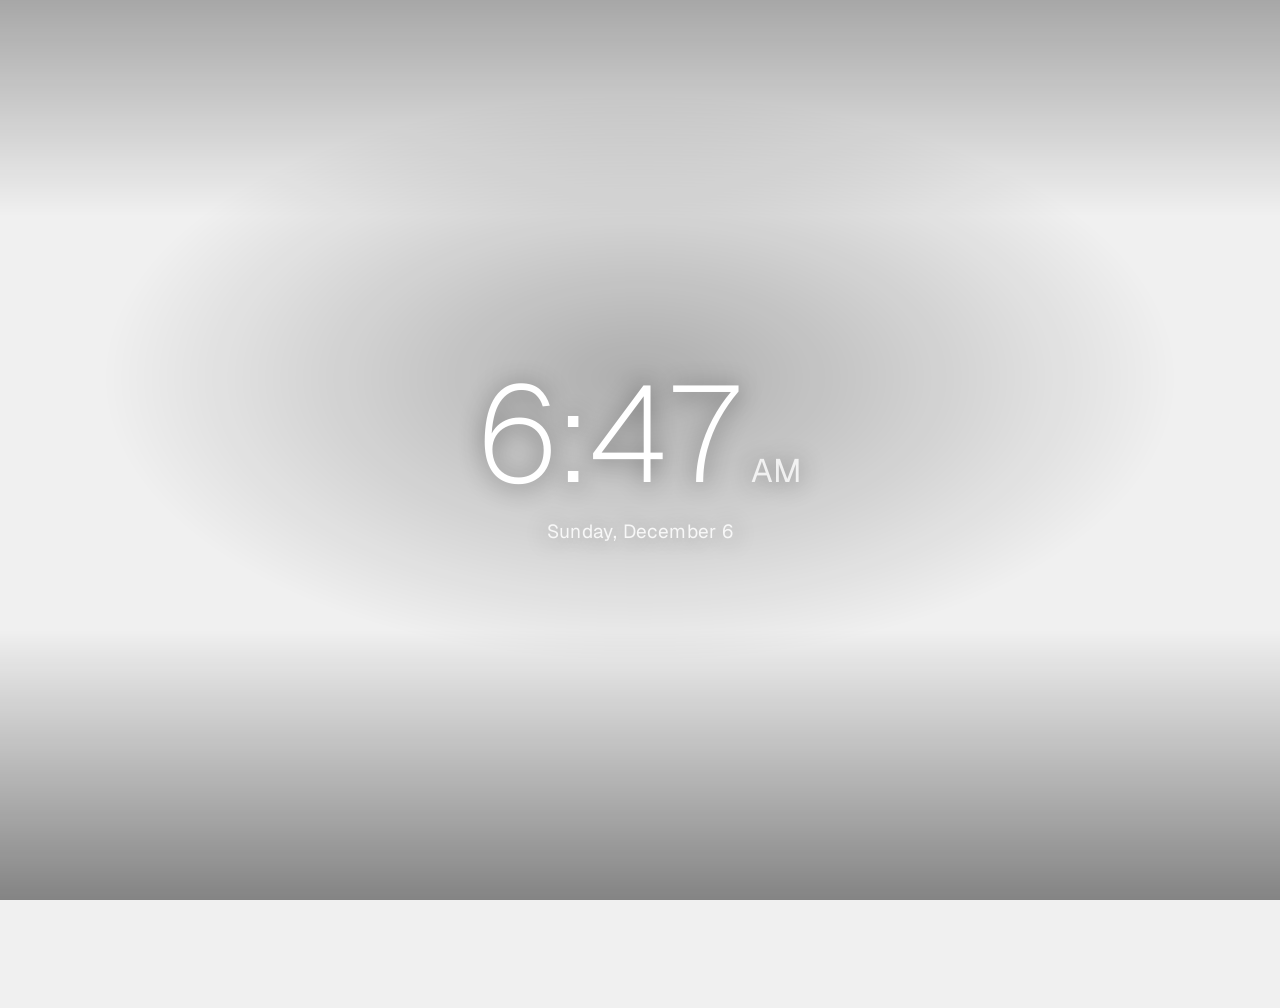
==== src/fjord/newtab.html @ ddc00445 "Fjord 1.0.1" ====
<!doctype html>
<html lang="en">
<head>
<meta charset="utf-8">
<title>New Tab</title>
<link rel="icon" href="branding/logo.png">
<style>
  /* Geist (Vercel, SIL Open Font License, see fonts/Geist-LICENSE.txt) */
  @font-face { font-family: "Geist"; src: url("fonts/Geist-Variable.woff2") format("woff2"); font-weight: 100 900; }
  :root { color-scheme: dark light; --glass: rgb(20 20 22 / 0.42); --glass-line: rgb(255 255 255 / 0.12); }
  html, body { margin: 0; height: 100%; overflow: hidden; background: #1e1e20; color: #fff;
    font-family: "Geist", "Segoe UI", -apple-system, system-ui, sans-serif; }
  @media (prefers-color-scheme: light) { html, body { background: #f0f0f0; } }

  #photo { position: fixed; inset: 0; width: 100%; height: 100%; object-fit: cover; opacity: 0; transition: opacity 0.5s ease-out; }
  #photo.ready { opacity: 1; }
  /* Keeps white text readable on bright photos */
  #scrim { position: fixed; inset: 0; pointer-events: none;
    background: radial-gradient(ellipse 60% 45% at 50% 42%, rgb(0 0 0 / 0.28), transparent 70%),
                linear-gradient(to bottom, rgb(0 0 0 / 0.3), transparent 24%, transparent 70%, rgb(0 0 0 / 0.45)); }
  /* Photos off: a plain background in the theme's greys */
  body.plain #photo, body.plain #scrim, body.plain #credit { display: none; }
  body.plain { background: radial-gradient(ellipse at 50% 30%, #2f2f33, #1a1a1c 70%); }
  @media (prefers-color-scheme: light) {
    body.plain { background: radial-gradient(ellipse at 50% 30%, #ffffff, #e9e9eb 70%); color: #1d1d1f;
      --glass: rgb(255 255 255 / 0.7); --glass-line: rgb(0 0 0 / 0.08); }
    body.plain :is(#time small, #date, .stat span, .week, .week-bars span) { color: #6e6e73 !important; }
    body.plain .week b { color: #1d1d1f; }
    body.plain .week-bars i { background: #1d1d1f !important; }
    body.plain :is(main, .stats, .week) { text-shadow: none !important; }
  }

  main { position: relative; height: 100%; display: grid; place-content: center; text-align: center;
    padding-bottom: 12vh; user-select: none; text-shadow: 0 2px 24px rgb(0 0 0 / 0.45); }
  #time { display: flex; justify-content: center; align-items: baseline;
    font-size: clamp(64px, 11vw, 136px); font-weight: 200; line-height: 1.15; letter-spacing: -0.03em;
    font-variant-numeric: tabular-nums; }
  #time small { font-size: 0.24em; font-weight: 400; letter-spacing: 0.02em; margin-inline-start: 0.25em; color: rgb(255 255 255 / 0.8); }
  #date { margin-top: 6px; font-size: clamp(15px, 1.6vw, 19px); color: rgb(255 255 255 / 0.85); letter-spacing: 0.02em; }

  /* Privacy stats, top left */
  .stats { position: fixed; top: 22px; left: 26px; display: flex; gap: 34px; text-shadow: 0 1px 12px rgb(0 0 0 / 0.5); }
  .stat { display: grid; gap: 1px; }
  .stat b { font-size: 30px; font-weight: 600; font-variant-numeric: tabular-nums; letter-spacing: -0.01em; }
  .stat span { font-size: 12.5px; color: rgb(255 255 255 / 0.8); }

  /* This week, bottom right, no box: the total, then a bar per day with its name under it */
  .week { position: fixed; right: 28px; bottom: 20px; width: 250px; display: grid; gap: 10px;
    font-size: 13px; color: rgb(255 255 255 / 0.8); text-shadow: 0 1px 12px rgb(0 0 0 / 0.55); }
  .week-total b { font-size: 24px; font-weight: 600; color: #fff; font-variant-numeric: tabular-nums; letter-spacing: -0.01em; margin-inline-end: 6px; }
  .week-bars { display: grid; grid-template-columns: repeat(7, 1fr); gap: 6px; height: 64px; }
  .week-bars .bar { display: grid; justify-items: center; align-content: end; gap: 6px; }
  .week-bars i { width: 100%; min-height: 4px; border-radius: 5px; background: #fff; opacity: 0.4; box-shadow: 0 1px 8px rgb(0 0 0 / 0.25); }
  .week-bars .today i { opacity: 1; }
  .week-bars span { font-size: 11px; color: rgb(255 255 255 / 0.75); }

  #customize { position: fixed; top: 18px; right: 22px; display: flex; align-items: center; gap: 7px; padding: 7px 12px;
    border: none; border-radius: 999px; background: var(--glass); backdrop-filter: blur(16px); box-shadow: inset 0 0 0 1px var(--glass-line);
    color: inherit; font: inherit; font-size: 13px; cursor: pointer; opacity: 0; transition: opacity 0.2s; }
  body:hover #customize, #customize:focus-visible { opacity: 1; }
  #customize:focus-visible { outline: 2px solid currentColor; outline-offset: 2px; }
  #customize svg { width: 15px; height: 15px; }

  #credit { position: fixed; left: 26px; bottom: 18px; font-size: 12px; color: rgb(255 255 255 / 0.75);
    text-decoration: none; text-shadow: 0 1px 8px rgb(0 0 0 / 0.6); }
  #credit:hover { color: #fff; text-decoration: underline; }
  #credit:focus-visible { outline: 2px solid #fff; outline-offset: 3px; border-radius: 3px; }
  [hidden] { display: none !important; }
  @media (max-width: 760px) { .week { display: none; } .stats { gap: 22px; } }
  @media (prefers-reduced-motion: reduce) { #photo { transition: none; } }
</style>
</head>
<body>
<img id="photo" alt="">
<div id="scrim"></div>
<div class="stats" id="stats" aria-live="polite" hidden>
  <div class="stat" data-show="blocked"><b id="blocked"></b><span id="blocked-label">ads and trackers blocked</span></div>
  <div class="stat" data-show="time"><b id="time-saved"></b><span>time saved</span></div>
  <div class="stat" data-show="data"><b id="data-saved"></b><span>data saved</span></div>
</div>
<button id="customize" type="button" title="Choose what this page shows">
  <svg viewBox="0 0 24 24" fill="none" stroke="currentColor" stroke-width="1.8" stroke-linecap="round"><path d="M4 7h10M18 7h2M4 17h4M12 17h8"/><circle cx="16" cy="7" r="2"/><circle cx="10" cy="17" r="2"/></svg>
  Customize
</button>
<main data-show="clock">
  <div id="time"></div>
  <div id="date"></div>
</main>
<section class="week" id="week" data-show="week" aria-label="This week" hidden>
  <div class="week-total"><b id="week-blocked"></b>blocked this week</div>
  <div class="week-bars" id="week-bars"></div>
</section>
<a id="credit" target="_blank" rel="noopener noreferrer"></a>
<script src="photos.js"></script>
<script>
// Photo: a random one from the set that matches the current theme
const dark = matchMedia("(prefers-color-scheme: dark)");
const photo = document.getElementById("photo"), credit = document.getElementById("credit");
function pickPhoto(tries = 0) {
  const set = PHOTOS[dark.matches ? "dark" : "light"];
  const p = set[Math.floor(Math.random() * set.length)];
  photo.classList.remove("ready");
  photo.onload = () => photo.classList.add("ready");
  // The installer downloads the photos; if one is missing, try another instead of showing a broken image
  photo.onerror = () => { if (tries < 5) pickPhoto(tries + 1); else credit.textContent = ""; };
  photo.src = p.file;
  credit.textContent = `Photo by ${p.by} on Unsplash`;
  credit.href = p.page;
}
dark.addEventListener("change", () => pickPhoto());
pickPhoto();

// Estimates, like other browsers make: about 50 ms and 40 KB for each ad or tracker that never loaded
function duration(ms) {
  const min = Math.round(ms / 60000);
  if (min < 1) return `${Math.round(ms / 1000)} s`;
  if (min < 60) return `${min} min`;
  const h = Math.floor(min / 60);
  return h < 48 ? `${h} h ${min % 60} min` : `${Math.round(h / 24)} days`;
}
function size(kb) {
  if (kb < 1024) return `${Math.round(kb)} KB`;
  if (kb < 1024 * 1024) return `${Math.round(kb / 1024)} MB`;
  return `${(kb / 1024 / 1024).toFixed(1)} GB`;
}
const el = (tag, cls, text) => { const e = document.createElement(tag); if (cls) e.className = cls; if (text != null) e.textContent = text; return e; };

// Fjord writes fjord-stats.js into the profile, which calls fjordStats(): the counts, this week, and
// which parts of this page are switched on (Fjord settings > New tab)
function fjordStats({ blocked, since, week, layout }) {
  for (const e of document.querySelectorAll("[data-show]")) e.hidden = layout ? !layout[e.dataset.show] : false;
  document.body.classList.toggle("plain", layout?.photos === false);
  document.getElementById("blocked").textContent = blocked.toLocaleString();
  document.getElementById("blocked-label").textContent = `ads and trackers blocked${since ? " since " + new Date(since).toLocaleDateString(undefined, { month: "short", day: "numeric" }) : ""}`;
  document.getElementById("time-saved").textContent = duration(blocked * 50);
  document.getElementById("data-saved").textContent = size(blocked * 40);
  const stats = document.getElementById("stats");
  stats.hidden = layout ? !(layout.blocked || layout.time || layout.data) : false;

  if (week) {
    document.getElementById("week-blocked").textContent = week.blocked.toLocaleString();
    const max = Math.max(1, ...week.days.map(d => d.blocked));
    document.getElementById("week-bars").replaceChildren(...week.days.map((d, i) => {
      const bar = el("div", i === week.days.length - 1 ? "bar today" : "bar");
      bar.title = `${d.day}: ${d.blocked.toLocaleString()} blocked`;
      const fill = el("i");
      fill.style.height = `${Math.max(4, (d.blocked / max) * 44)}px`;
      bar.append(fill, el("span", null, d.day));
      return bar;
    }));
  }
}
const statsSrc = new URLSearchParams(location.search).get("stats");
if (statsSrc && /^file:\/\/\/.+\/fjord-stats\.js$/.test(statsSrc)) {
  const load = () => {
    const s = document.createElement("script");
    s.src = `${statsSrc}?t=${Date.now()}`;
    s.onload = s.onerror = () => s.remove();
    document.body.append(s);
  };
  load();
  setTimeout(load, 1500); // Fjord rewrites the file as this tab opens
  // shortcut: re-read every 5 s while visible, so changes in settings show without reopening the tab
  setInterval(() => { if (!document.hidden) load(); }, 5000);
}

// Customize: Fjord sees #customize on this page's address and opens its New tab settings
document.getElementById("customize").addEventListener("click", () => {
  location.hash = "customize";
  setTimeout(() => history.replaceState(null, "", location.pathname + location.search), 300);
});

// Clock
const timeFmt = new Intl.DateTimeFormat(undefined, { hour: "numeric", minute: "2-digit" });
const dateFmt = new Intl.DateTimeFormat(undefined, { weekday: "long", month: "long", day: "numeric" });
function tick() {
  const now = new Date();
  document.getElementById("time").replaceChildren(...timeFmt.formatToParts(now).map(p => {
    if (p.type !== "dayPeriod") return p.value.trim() ? p.value : "";
    const s = document.createElement("small");
    s.textContent = p.value;
    return s;
  }));
  document.getElementById("date").textContent = dateFmt.format(now);
}
tick();
setInterval(tick, 1000);
</script>
</body>
</html>
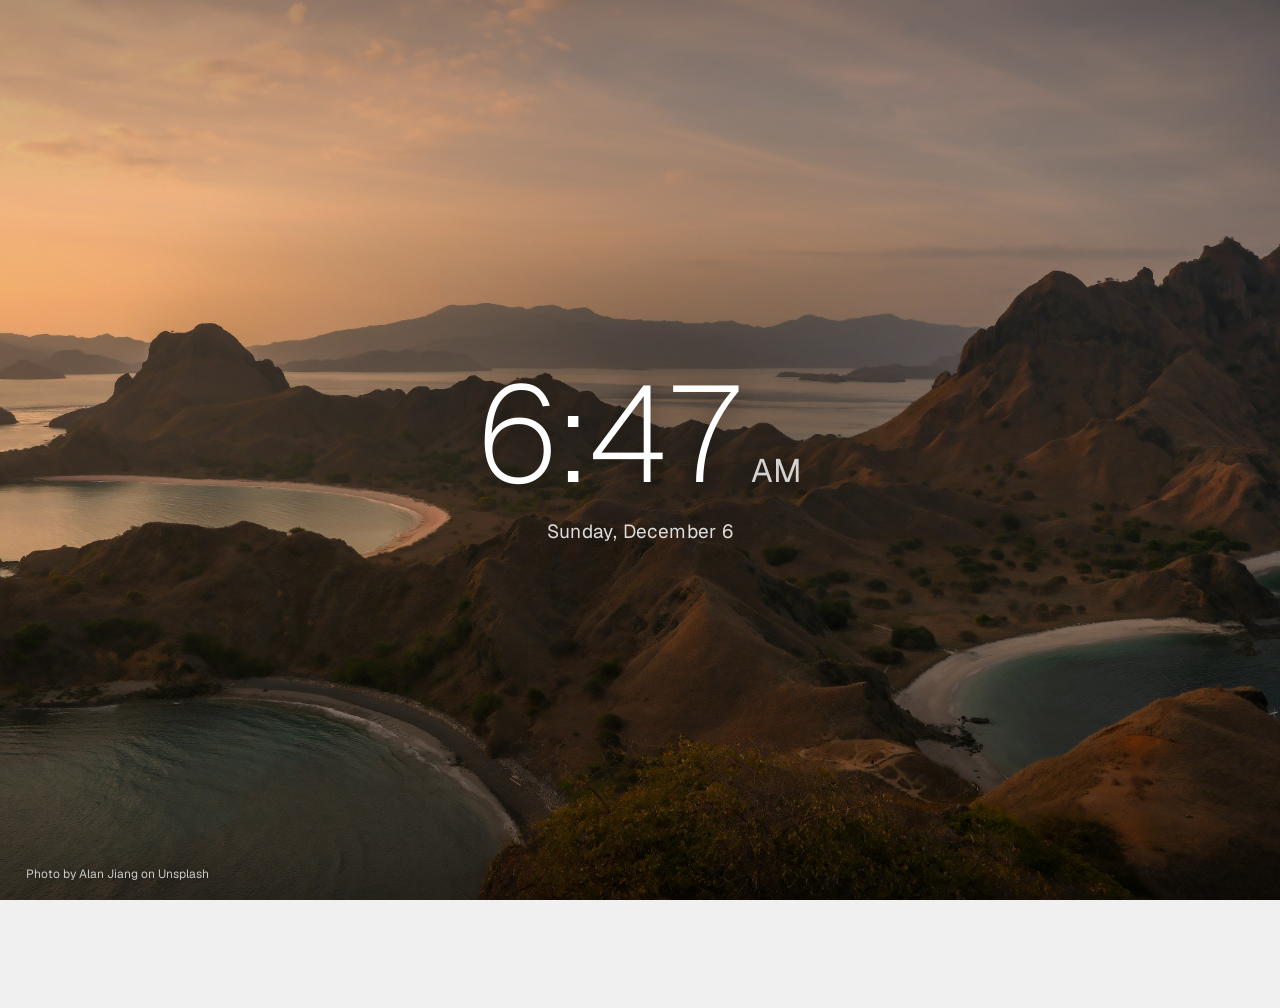
==== commit a000dfe1: "One photo in the app, the rest downloaded once by Fjord; Fjord's own offline page - photo-001.jpg sh" ====
--- a/src/fjord/newtab.html
+++ b/src/fjord/newtab.html
@@ -93,19 +93,28 @@
 <a id="credit" target="_blank" rel="noopener noreferrer"></a>
 <script src="photos.js"></script>
 <script>
-// Photo: a random one from the set that matches the current theme
+// Photo: a random one from the set that matches the current theme. One comes with Fjord (photos/photo-001.jpg); Fjord
+// downloads the rest once into the profile's fjord-photos folder, next to the stats file (photos.sys.mjs), and until
+// one is there the new tab shows the one that came with it
 const dark = matchMedia("(prefers-color-scheme: dark)");
 const photo = document.getElementById("photo"), credit = document.getElementById("credit");
-function pickPhoto(tries = 0) {
+const statsParam = new URLSearchParams(location.search).get("stats");
+const downloaded = statsParam && /^file:\/\/\/.+\/fjord-stats\.js$/.test(statsParam) ? statsParam.replace(/fjord-stats\.js$/, "fjord-photos/") : null;
+const bundled = [...PHOTOS.dark, ...PHOTOS.light].find(p => p.file === "photos/photo-001.jpg");
+function showPhoto(p, src, onerror) {
+  photo.classList.remove("ready");
+  photo.onload = () => photo.classList.add("ready");
+  photo.onerror = onerror;
+  photo.src = src;
+  credit.textContent = `Photo by ${p.by} on Unsplash`;
+  credit.href = p.page;
+}
+function pickPhoto() {
   const set = PHOTOS[dark.matches ? "dark" : "light"];
   const p = set[Math.floor(Math.random() * set.length)];
-  photo.classList.remove("ready");
-  photo.onload = () => photo.classList.add("ready");
-  // The installer downloads the photos; if one is missing, try another instead of showing a broken image
-  photo.onerror = () => { if (tries < 5) pickPhoto(tries + 1); else credit.textContent = ""; };
-  photo.src = p.file;
-  credit.textContent = `Photo by ${p.by} on Unsplash`;
-  credit.href = p.page;
+  const showBundled = () => showPhoto(bundled, bundled.file, () => { credit.textContent = ""; });
+  if (p === bundled || !downloaded) showBundled();
+  else showPhoto(p, downloaded + p.file.replace(/^photos\//, ""), showBundled);
 }
 dark.addEventListener("change", () => pickPhoto());
 pickPhoto();
